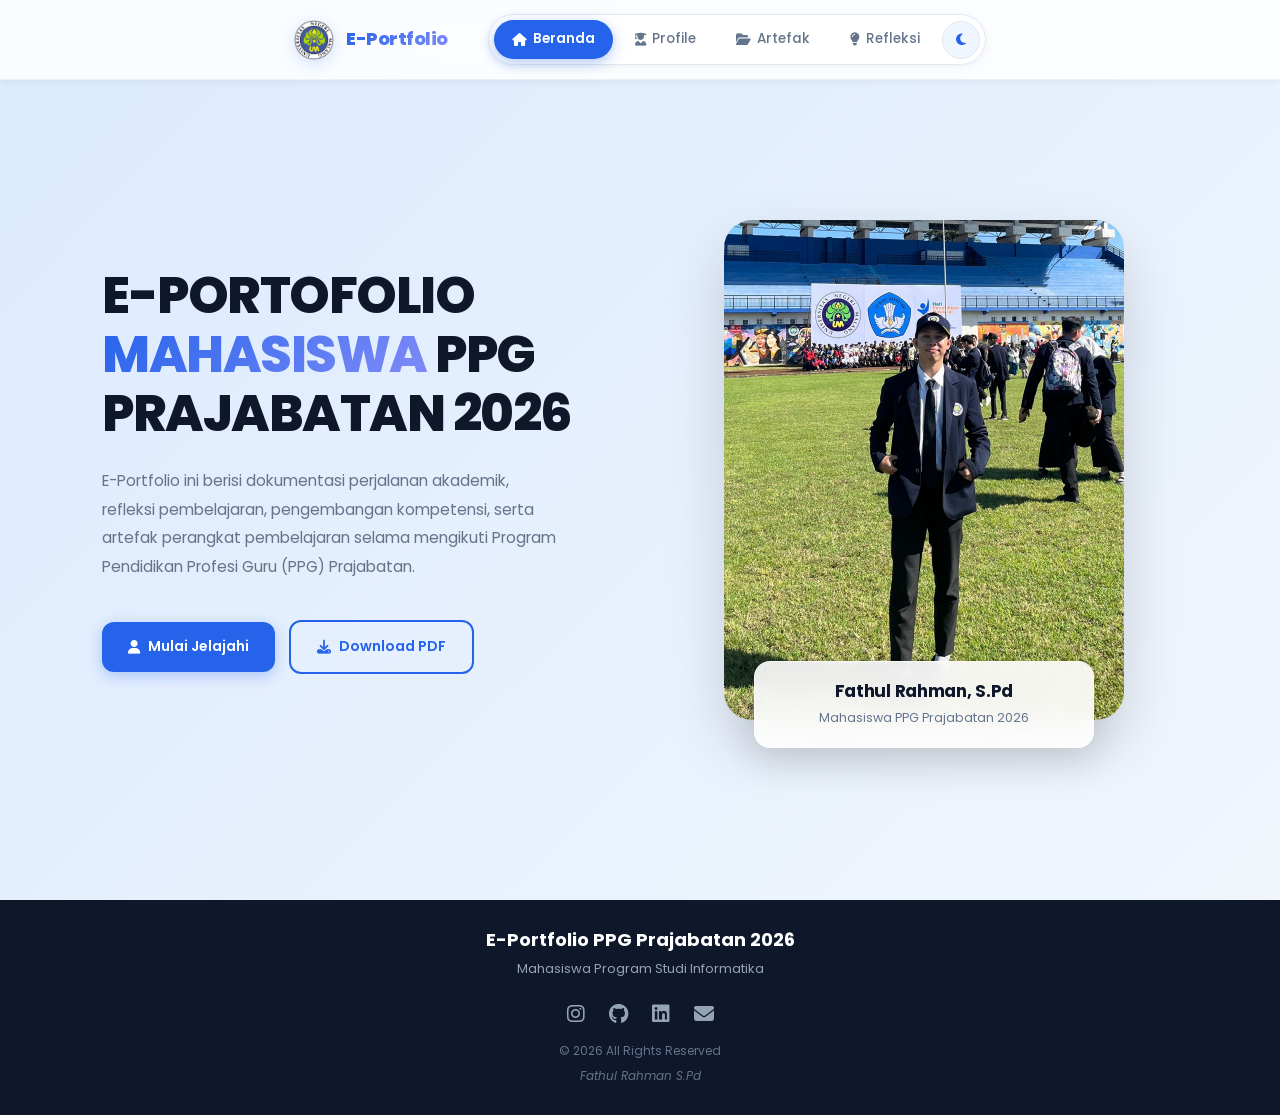
==== e-porto/index.html @ c3a29dda "Update index.html" ====
<!DOCTYPE html>
<html lang="id">

<head>
  <meta charset="UTF-8">
  <meta name="viewport" content="width=device-width, initial-scale=1.0">
  <title>E-Portfolio PPG Prajabatan 2026</title>

  <link href="https://fonts.googleapis.com/css2?family=Poppins:wght@300;400;500;600;700&display=swap" rel="stylesheet">
  <link rel="icon" type="image/png" href="assets/img/favicon.png">
  <link rel="stylesheet" href="https://cdnjs.cloudflare.com/ajax/libs/font-awesome/6.5.1/css/all.min.css">
  <link rel="stylesheet" href="https://unpkg.com/aos@2.3.1/dist/aos.css">

  <link rel="stylesheet" href="assets/css/global.css">
  <link rel="stylesheet" href="assets/css/home.css">
  <link rel="stylesheet" href="assets/css/animations.css">
</head>

<body class="page-transition">
  <div id="preloader">
    <div class="loader-box">
      <div class="loader-wrapper">
        <div class="loader-circle"></div>
        <img src="assets/img/logo1.png" class="loader-logo" alt="Logo Preloader">
      </div>
    </div>
  </div>

  <nav class="navbar" data-aos="fade-down">
    <div class="nav-left">
      <img src="assets/img/logo1.png" class="logo" alt="Logo E-Portfolio">
      <div class="title">E-Portfolio</div>
    </div>

    <div class="nav-right">
      <a href="index.html" class="active">
        <i class="fas fa-house"></i> Beranda
      </a>
      <a href="profile.html">
        <i class="fas fa-user-graduate"></i> Profile
      </a>
      <a href="artefak.html">
        <i class="fas fa-folder-open"></i> Artefak
      </a>
      <a href="refleksi.html">
        <i class="fas fa-lightbulb"></i> Refleksi
      </a>

      <button id="theme-toggle" class="theme-btn" aria-label="Toggle Dark Mode">
        <i class="fas fa-moon"></i>
      </button>
    </div>
  </nav>

  <section class="hero">
    <div class="hero-left" data-aos="fade-right">
      <h1>
        E-PORTOFOLIO<br>
        <span>MAHASISWA</span> PPG PRAJABATAN 2026
      </h1>
      <p>
        E-Portfolio ini berisi dokumentasi perjalanan akademik,
        refleksi pembelajaran, pengembangan kompetensi,
        serta artefak perangkat pembelajaran selama mengikuti
        Program Pendidikan Profesi Guru (PPG) Prajabatan.
      </p>

      <div class="hero-btn">
        <a href="profile.html" class="btn">
          <i class="fas fa-user"></i> Mulai Jelajahi
        </a>
        <a href="assets/pdf/eportfolio.pdf" class="btn-outline" download>
          <i class="fas fa-download"></i> Download PDF
        </a>
      </div>
    </div>

    <div class="hero-right" data-aos="fade-left">
      <div class="profile-box position-right">
        <img src="assets/img/prof.jpeg" alt="Foto Fathul Rahman">

        <div class="name-frame">
          <h3>Fathul Rahman, S.Pd</h3>
          <p>Mahasiswa PPG Prajabatan 2026</p>
        </div>
      </div>
    </div>
  </section>
  <button id="backToTop" class="back-to-top" aria-label="Kembali ke atas">
    <i class="fas fa-arrow-up"></i>
  </button>
  <footer data-aos="fade-up">
    <div class="footer-content">
      <h3>E-Portfolio PPG Prajabatan 2026</h3>
      <p>Mahasiswa Program Studi Informatika</p>

      <div class="footer-social">
        <a href="https://www.instagram.com/fathulrrrrr/" target="_blank"><i class="fab fa-instagram"></i></a>
        <a href="https://github.com/cj37-xyz" target="_blank"><i class="fab fa-github"></i></a>
        <a href="https://www.linkedin.com/in/dimas-meluin11/" target="_blank"><i class="fab fa-linkedin"></i></a>
        <a href="mailto:dimasmeluine11@gmail.com" target="_blank"><i class="fas fa-envelope"></i></a>
      </div>

      <div class="footer-bottom">
        © 2026 All Rights Reserved
        <p><i> Fathul Rahman S.Pd</i></p>
      </div>
    </div>
  </footer>

  <script src="https://unpkg.com/aos@2.3.1/dist/aos.js"></script>
  <script src="assets/js/global.js"></script>

  <script>
    AOS.init({
      duration: 1000,
      once: true
    });
  </script>

  <script>
    /* =========================
    DISABLE SCROLL RESTORE & PRELOADER
    ========================= */
    if ('scrollRestoration' in history) {
      history.scrollRestoration = 'manual';
    }

    window.addEventListener("load", () => {
      const preloader = document.getElementById("preloader");
      window.scrollTo(0, 0);

      setTimeout(() => {
        preloader.style.opacity = "0";
        setTimeout(() => {
          preloader.style.visibility = "hidden";
        }, 300);
      }, 650);
    });

    /* =========================
    NAVBAR HIDE SHOW
    ========================= */
    let lastScroll = 0;
    const navbar = document.querySelector('.navbar');

    window.addEventListener('scroll', () => {
      let currentScroll = window.pageYOffset;
      if (currentScroll > lastScroll && currentScroll > 80) {
        navbar.classList.add('hide');
      } else {
        navbar.classList.remove('hide');
      }
      lastScroll = currentScroll;
    });

    /* =========================
    DARK MODE TOGGLE & LOCAL STORAGE
    ========================= */
    const themeToggleBtn = document.getElementById('theme-toggle');
    const themeIcon = themeToggleBtn.querySelector('i');
    const rootElement = document.documentElement;

    const savedTheme = localStorage.getItem('portfolio-theme');
    if (savedTheme === 'dark') {
      rootElement.setAttribute('data-theme', 'dark');
      themeIcon.classList.replace('fa-moon', 'fa-sun');
    }

    themeToggleBtn.addEventListener('click', () => {
      const currentTheme = rootElement.getAttribute('data-theme');
      if (currentTheme === 'dark') {
        rootElement.removeAttribute('data-theme');
        localStorage.setItem('portfolio-theme', 'light');
        themeIcon.classList.replace('fa-sun', 'fa-moon');
      } else {
        rootElement.setAttribute('data-theme', 'dark');
        localStorage.setItem('portfolio-theme', 'dark');
        themeIcon.classList.replace('fa-moon', 'fa-sun');
      }
    });
  </script>
  <script>
    /* =========================
    BACK TO TOP BUTTON SCRIPT
    ========================= */
    const backToTopBtn = document.getElementById("backToTop");

    window.addEventListener("scroll", () => {
      // Tombol akan muncul jika layar di-scroll lebih dari 300px ke bawah
      if (window.pageYOffset > 300) {
        backToTopBtn.classList.add("show");
      } else {
        backToTopBtn.classList.remove("show");
      }
    });

    // Efek scroll mulus (smooth) saat diklik
    backToTopBtn.addEventListener("click", () => {
      window.scrollTo({
        top: 0,
        behavior: "smooth"
      });
    });
  </script>
</body>

</html>
---- e-porto/assets/css/global.css ----
@import url('https://fonts.googleapis.com/css2?family=Poppins:ital,wght@0,300;0,400;0,500;0,600;0,700;0,800;1,400&display=swap');

/* =========================
ROOT VARIABLES
========================= */

:root {
  --navbar-height: 80px;

  --primary: #2563EB;
  --primary-dark: #1D4ED8;
  --primary-light: #EFF6FF;
  --accent: #6366F1;

  --text: #0F172A;
  --text-soft: #64748B;
  --text-muted: #94A3B8;

  --bg: #F8FAFC;
  --bg-card: #FFFFFF;
  --white: #FFFFFF;

  --border: #E2E8F0;
  --border-light: rgba(226, 232, 240, 0.6);

  --shadow-sm: 0 2px 8px rgba(0, 0, 0, 0.05);
  --shadow: 0 10px 30px rgba(0, 0, 0, 0.07);
  --shadow-lg: 0 20px 50px rgba(0, 0, 0, 0.1);

  --radius-sm: 8px;
  --radius: 14px;
  --radius-lg: 20px;
  --radius-full: 999px;

  --navbar-bg: rgba(255, 255, 255, 0.85);

  --font: 'Poppins', sans-serif;
}

/* =========================
DARK THEME
========================= */

[data-theme="dark"] {
  --bg: #0F172A;
  --bg-card: #1E293B;
  --text: #F1F5F9;
  --text-soft: #CBD5E1;
  --text-muted: #64748B;
  --white: #1E293B;
  --primary: #60A5FA;
  --primary-dark: #93C5FD;
  --primary-light: rgba(96, 165, 250, 0.1);
  --border: rgba(255, 255, 255, 0.08);
  --border-light: rgba(255, 255, 255, 0.05);
  --shadow-sm: 0 2px 8px rgba(0, 0, 0, 0.3);
  --shadow: 0 10px 30px rgba(0, 0, 0, 0.3);
  --shadow-lg: 0 20px 50px rgba(0, 0, 0, 0.5);
  --navbar-bg: rgba(15, 23, 42, 0.9);
}

/* =========================
GLOBAL RESET
========================= */

*,
*::before,
*::after {
  margin: 0;
  padding: 0;
  box-sizing: border-box;
}

html {
  scroll-behavior: smooth;
}

body {
  font-family: var(--font);
  background: var(--bg);
  color: var(--text);
  line-height: 1.7;
  -webkit-font-smoothing: antialiased;
  animation: pageFade 0.5s ease;
}

a {
  text-decoration: none;
  font-family: var(--font);
}

button,
input,
textarea,
select {
  font-family: var(--font);
}

img {
  max-width: 100%;
  height: auto;
  display: block;
}

/* =========================
TYPOGRAPHY SYSTEM
========================= */

h1,
h2,
h3,
h4,
h5,
h6 {
  font-family: var(--font);
  color: var(--text);
  line-height: 1.3;
}

h1 {
  font-size: clamp(2rem, 5vw, 3.5rem);
  font-weight: 800;
  letter-spacing: -1px;
}

h2 {
  font-size: clamp(1.5rem, 3vw, 2.2rem);
  font-weight: 700;
  letter-spacing: -0.5px;
}

h3 {
  font-size: clamp(1.1rem, 2vw, 1.4rem);
  font-weight: 600;
}

p {
  font-family: var(--font);
  color: var(--text-soft);
  line-height: 1.8;
  font-weight: 400;
}

/* =========================
NAVBAR
========================= */

.navbar {
  position: fixed;
  top: 0;
  left: 0;
  right: 0;
  z-index: 9999;
  height: var(--navbar-height);
  display: flex;
  justify-content: center;
  align-items: center;
  gap: 40px;
  padding: 0 5%;
  background: var(--navbar-bg);
  backdrop-filter: blur(20px);
  -webkit-backdrop-filter: blur(20px);
  border-bottom: 1px solid var(--border-light);
  box-shadow: var(--shadow-sm);
  font-family: var(--font);
  transition: transform 0.4s cubic-bezier(0.4, 0, 0.2, 1),
    background 0.3s ease,
    box-shadow 0.3s ease;
}

.navbar.hide {
  transform: translateY(-110%);
}

/* NAV LEFT */

.nav-left {
  display: flex;
  align-items: center;
  gap: 12px;
}

.logo {
  width: 40px;
  height: 40px;
  object-fit: contain;
  filter: drop-shadow(0 4px 8px rgba(37, 99, 235, 0.2));
  transition: transform 0.4s cubic-bezier(0.34, 1.56, 0.64, 1);
}

.logo:hover {
  transform: rotate(-8deg) scale(1.1);
}

.title {
  font-family: var(--font);
  font-weight: 800;
  font-size: 18px;
  color: var(--text);
  letter-spacing: -0.5px;
  background: linear-gradient(135deg, var(--primary) 0%, #818CF8 100%);
  -webkit-background-clip: text;
  -webkit-text-fill-color: transparent;
  background-clip: text;
}

/* NAV RIGHT (PILL MENU) */

.nav-right {
  display: flex;
  align-items: center;
  gap: 4px;
  background: var(--bg-card);
  padding: 5px;
  border-radius: var(--radius-full);
  border: 1px solid var(--border);
  box-shadow: var(--shadow-sm);
}

.nav-right a {
  font-family: var(--font);
  display: flex;
  align-items: center;
  gap: 6px;
  padding: 8px 18px;
  font-size: 13.5px;
  font-weight: 500;
  color: var(--text-soft);
  border-radius: var(--radius-full);
  transition: all 0.25s cubic-bezier(0.4, 0, 0.2, 1);
  position: relative;
  white-space: nowrap;
}

.nav-right a i {
  font-size: 13px;
  transition: transform 0.25s ease;
}

.nav-right a:hover {
  color: var(--primary);
  background: var(--primary-light);
}

.nav-right a:hover i {
  transform: translateY(-2px);
}

.nav-right a.active {
  background: var(--primary);
  color: #fff;
  font-weight: 600;
  box-shadow: 0 4px 14px rgba(37, 99, 235, 0.35);
}

.nav-right a.active i {
  color: #fff;
}

.nav-right a.active:hover {
  background: var(--primary-dark);
  color: #fff;
}

/* THEME TOGGLE */

#theme-toggle {
  font-family: var(--font);
  display: flex;
  align-items: center;
  justify-content: center;
  width: 38px;
  height: 38px;
  border-radius: 50%;
  background: var(--primary-light);
  border: 1px solid var(--border);
  color: var(--primary);
  cursor: pointer;
  transition: all 0.35s cubic-bezier(0.34, 1.56, 0.64, 1);
  flex-shrink: 0;
}

#theme-toggle:hover {
  transform: rotate(30deg) scale(1.1);
  box-shadow: 0 4px 12px rgba(37, 99, 235, 0.25);
}

[data-theme="dark"] #theme-toggle {
  color: #FBBF24;
  background: rgba(251, 191, 36, 0.1);
  border-color: rgba(251, 191, 36, 0.2);
}

[data-theme="dark"] #theme-toggle:hover {
  box-shadow: 0 4px 12px rgba(251, 191, 36, 0.3);
}

/* =========================
SECTION SYSTEM
========================= */

section {
  padding: 80px 8%;
}

.section-header {
  text-align: center;
  margin-bottom: 50px;
}

.section-header h2 {
  margin-bottom: 12px;
}

.section-header p {
  max-width: 600px;
  margin: 0 auto;
  font-size: 15px;
}

.section-tag {
  display: inline-flex;
  align-items: center;
  gap: 6px;
  padding: 5px 14px;
  background: var(--primary-light);
  color: var(--primary);
  border-radius: var(--radius-full);
  font-size: 12px;
  font-weight: 600;
  letter-spacing: 0.5px;
  text-transform: uppercase;
  margin-bottom: 14px;
  font-family: var(--font);
}

/* =========================
CARD SYSTEM
========================= */

.card {
  background: var(--bg-card);
  border-radius: var(--radius);
  box-shadow: var(--shadow);
  padding: 28px;
  border: 1px solid var(--border-light);
  transition: transform 0.3s ease, box-shadow 0.3s ease;
}

.card:hover {
  transform: translateY(-5px);
  box-shadow: var(--shadow-lg);
}

/* =========================
BADGE SYSTEM
========================= */

.badge {
  display: inline-flex;
  align-items: center;
  gap: 5px;
  padding: 6px 14px;
  background: var(--primary-light);
  color: var(--primary);
  font-size: 12.5px;
  border-radius: var(--radius-full);
  font-weight: 600;
  font-family: var(--font);
  letter-spacing: 0.3px;
}

/* =========================
BUTTON SYSTEM
========================= */

.btn {
  display: inline-flex;
  align-items: center;
  gap: 8px;
  padding: 13px 26px;
  background: var(--primary);
  color: white;
  border-radius: var(--radius);
  font-weight: 600;
  font-size: 14px;
  font-family: var(--font);
  border: none;
  cursor: pointer;
  transition: all 0.3s cubic-bezier(0.4, 0, 0.2, 1);
  box-shadow: 0 4px 14px rgba(37, 99, 235, 0.3);
}

.btn:hover {
  background: var(--primary-dark);
  transform: translateY(-3px);
  box-shadow: 0 8px 22px rgba(37, 99, 235, 0.4);
  color: white;
}

.btn-outline {
  display: inline-flex;
  align-items: center;
  gap: 8px;
  padding: 13px 26px;
  border: 2px solid var(--primary);
  color: var(--primary);
  border-radius: var(--radius);
  font-weight: 600;
  font-size: 14px;
  font-family: var(--font);
  cursor: pointer;
  transition: all 0.3s ease;
  background: transparent;
}

.btn-outline:hover {
  background: var(--primary);
  color: white;
  transform: translateY(-3px);
  box-shadow: 0 8px 22px rgba(37, 99, 235, 0.25);
}

/* =========================
PRELOADER
========================= */

#preloader {
  position: fixed;
  width: 100%;
  height: 100vh;
  background: var(--bg);
  display: flex;
  justify-content: center;
  align-items: center;
  z-index: 999999;
  transition: opacity 0.4s ease, visibility 0.4s ease;
}

.loader-box {
  text-align: center;
}

.loader-wrapper {
  position: relative;
  width: 80px;
  height: 80px;
  margin: 0 auto 20px;
}

.loader-circle {
  width: 80px;
  height: 80px;
  border: 3px solid var(--border);
  border-top: 3px solid var(--primary);
  border-radius: 50%;
  animation: spin 1s linear infinite;
  position: absolute;
  top: 0;
  left: 0;
}

.loader-logo {
  width: 50px;
  height: 50px;
  object-fit: contain;
  position: absolute;
  top: 50%;
  left: 50%;
  transform: translate(-50%, -50%);
}

.loader-box h3 {
  font-size: 18px;
  font-weight: 700;
  font-family: var(--font);
  color: var(--text);
  margin-bottom: 6px;
}

.loader-box p {
  font-size: 13px;
  color: var(--text-muted);
  font-family: var(--font);
}

/* =========================
FOOTER
========================= */

footer {
  background: #0F172A;
  color: white;
  text-align: center;
  padding: 28px 8%;
  font-family: var(--font);
}

.footer-content h3 {
  font-size: 18px;
  font-weight: 700;
  color: white;
  margin-bottom: 6px;
  font-family: var(--font);
}

.footer-content p {
  font-size: 13px;
  color: #94A3B8;
  font-family: var(--font);
}

.footer-social {
  margin: 16px 0 10px;
}

.footer-social a {
  margin: 0 10px;
  color: #94A3B8;
  font-size: 20px;
  transition: 0.3s ease;
  display: inline-block;
}

.footer-social a:hover {
  color: var(--primary);
  transform: translateY(-3px);
}

.footer-bottom {
  margin-top: 10px;
  font-size: 12px;
  color: #64748B;
  font-family: var(--font);
}

.footer-bottom p {
  font-size: 12px;
  color: #64748B;
  font-family: var(--font);
  margin-top: 4px;
}

/* =========================
PROFILE SECTION
========================= */

.profile-section {
  padding: 120px 8% 60px;
}

.container {
  display: grid;
  grid-template-columns: 1.3fr 1fr;
  gap: 40px;
  align-items: start;
}

.profile-text {
  padding: 35px;
}

.profile-text h1 {
  font-size: 36px;
  margin: 15px 0;
  font-family: var(--font);
  font-weight: 800;
}

.profile-text p {
  margin-bottom: 18px;
  line-height: 1.9;
  font-family: var(--font);
}

.profile-text h2 {
  margin-top: 25px;
  font-size: 17px;
  display: flex;
  align-items: center;
  gap: 10px;
  color: var(--primary);
  font-family: var(--font);
  font-weight: 700;
}

.profile-text.card {
  transition: 0.3s ease;
}

.profile-text.card:hover {
  transform: translateY(-4px);
}

/* =========================
MAPS
========================= */

.profile-maps {
  display: flex;
  flex-direction: column;
  gap: 20px;
}

.map-box {
  padding: 18px;
  border-radius: var(--radius);
  overflow: hidden;
  transition: 0.3s ease;
}

.map-box:hover {
  transform: translateY(-4px);
}

.map-box h3 {
  margin-bottom: 12px;
  font-size: 15px;
  color: var(--primary);
  display: flex;
  align-items: center;
  gap: 8px;
  font-family: var(--font);
  font-weight: 600;
}

.map-box iframe {
  width: 100%;
  height: 240px;
  border-radius: var(--radius-sm);
  border: none;
}

/* =========================
ANIMATIONS
========================= */

@keyframes spin {
  0% {
    transform: rotate(0deg);
  }

  100% {
    transform: rotate(360deg);
  }
}

@keyframes fadePage {
  from {
    opacity: 0;
    transform: translateY(8px);
  }

  to {
    opacity: 1;
    transform: translateY(0);
  }
}

@keyframes fadeUp {
  from {
    opacity: 0;
    transform: translateY(20px);
  }

  to {
    opacity: 1;
    transform: translateY(0);
  }
}

@keyframes gradientShift {
  0% {
    background-position: 0% 50%;
  }

  50% {
    background-position: 100% 50%;
  }

  100% {
    background-position: 0% 50%;
  }
}

.page-transition {
  animation: fadePage 0.5s ease;
}

/* =========================
RESPONSIVE — TABLET
========================= */

@media (max-width: 992px) {

  .hero,
  .profile-section,
  .reflection-container,
  .map-section {
    grid-template-columns: 1fr;
    gap: 40px;
  }

  .hero-right,
  .profile-image {
    text-align: center;
  }

  .hero-right img,
  .profile-image img {
    width: 280px;
  }

  .gallery-track img {
    width: 260px;
  }

  .container {
    grid-template-columns: 1fr;
  }
}

/* =========================
RESPONSIVE — MOBILE
========================= */

@media (max-width: 768px) {
  .navbar {
    padding: 0 5%;
    height: 65px;
    gap: 16px;
  }

  .title {
    font-size: 16px;
  }

  .nav-right {
    gap: 2px;
  }

  .nav-right a {
    padding: 7px 12px;
    font-size: 12px;
  }

  .logo {
    width: 34px;
    height: 34px;
  }

  section {
    padding: 100px 5%;
  }

  .profile-text h1 {
    font-size: 28px;
  }

  .gallery-track img {
    width: 220px;
    height: 150px;
  }

  .map-section {
    grid-template-columns: 1fr;
    padding: 30px 6%;
  }

  .file-list a {
    flex-direction: column;
    align-items: flex-start;
    gap: 10px;
  }

  footer {
    padding: 24px 6%;
  }
}

/* =========================
RESPONSIVE — SMALL MOBILE
========================= */

@media (max-width: 480px) {
  .title {
    display: none;
  }

  .nav-right a {
    padding: 7px 10px;
    font-size: 11px;
    gap: 4px;
  }

  .nav-right a i {
    font-size: 12px;
  }

  .gallery-track img {
    width: 180px;
    height: 130px;
  }

  #theme-toggle {
    width: 34px;
    height: 34px;
  }
}

/* =========================
BACK TO TOP BUTTON
========================= */
.back-to-top {
  position: fixed;
  bottom: 30px;
  right: 30px;
  width: 50px;
  height: 50px;
  background: var(--primary, #2563EB);
  color: #ffffff;
  border: none;
  border-radius: 50%;
  font-size: 20px;
  cursor: pointer;
  box-shadow: 0 4px 15px rgba(37, 99, 235, 0.3);

  /* Sembunyikan secara default */
  opacity: 0;
  visibility: hidden;
  transform: translateY(20px);
  transition: all 0.3s ease;
  z-index: 999;

  display: flex;
  align-items: center;
  justify-content: center;
}

/* Class ini akan ditambahkan oleh JavaScript saat user scroll */
.back-to-top.show {
  opacity: 1;
  visibility: visible;
  transform: translateY(0);
}

.back-to-top:hover {
  background: #1D4ED8;
  /* Warna biru lebih gelap saat di-hover */
  transform: translateY(-5px);
  /* Efek tombol terangkat */
  box-shadow: 0 8px 25px rgba(37, 99, 235, 0.5);
}

/* Penyesuaian untuk layar HP agar tidak mengganggu */
@media (max-width: 768px) {
  .back-to-top {
    bottom: 20px;
    right: 20px;
    width: 45px;
    height: 45px;
    font-size: 18px;
  }
}
---- e-porto/assets/css/home.css ----
/* =========================
HOME — FONT & LAYOUT
========================= */

* {
  margin: 0;
  padding: 0;
  box-sizing: border-box;
  font-family: 'Poppins', sans-serif;
}

/* =========================
HERO SECTION
========================= */

.hero {
  min-height: 100vh;
  display: flex;
  justify-content: space-between;
  align-items: center;
  padding: 120px 8% 80px;
  gap: 60px;
  background: linear-gradient(-45deg, var(--bg), #e0e7ff, var(--bg), #dbeafe);
  background-size: 400% 400%;
  animation: gradientShift 15s ease infinite;
}

[data-theme="dark"] .hero {
  background: linear-gradient(-45deg, var(--bg), #1e3a8a22, var(--bg), #17255422);
  background-size: 400% 400%;
  animation: gradientShift 15s ease infinite;
}

/* =========================
HERO LEFT
========================= */

.hero-left {
  flex: 1;
  display: flex;
  flex-direction: column;
  justify-content: center;
  gap: 6px;
}

.badge {
  display: inline-flex;
  align-items: center;
  gap: 6px;
  padding: 7px 16px;
  background: var(--primary-light);
  color: var(--primary);
  border-radius: 999px;
  font-size: 13px;
  font-weight: 600;
  margin-bottom: 16px;
  align-self: flex-start;
  border: 1px solid rgba(37, 99, 235, 0.2);
  letter-spacing: 0.3px;
}

.hero-left h1 {
  font-size: clamp(2rem, 4.5vw, 3.2rem);
  line-height: 1.15;
  font-weight: 800;
  letter-spacing: -1.5px;
  margin-bottom: 18px;
  color: var(--text);
}

.hero-left h1 span {
  background: linear-gradient(135deg, var(--primary), #818CF8);
  -webkit-background-clip: text;
  -webkit-text-fill-color: transparent;
  background-clip: text;
}

.hero-left p {
  color: var(--text-soft);
  line-height: 1.85;
  font-size: 15.5px;
  font-weight: 400;
  margin-bottom: 32px;
  max-width: 90%;
}

/* =========================
HERO BUTTONS
========================= */

.hero-btn {
  display: flex;
  gap: 14px;
  flex-wrap: wrap;
  align-items: center;
}

.btn {
  display: inline-flex;
  align-items: center;
  gap: 8px;
  padding: 13px 26px;
  background: var(--primary);
  color: white;
  border-radius: 12px;
  font-weight: 600;
  font-size: 14px;
  transition: all 0.3s cubic-bezier(0.4, 0, 0.2, 1);
  box-shadow: 0 4px 14px rgba(37, 99, 235, 0.3);
}

.btn:hover {
  background: var(--primary-dark);
  transform: translateY(-3px);
  box-shadow: 0 10px 24px rgba(37, 99, 235, 0.4);
  color: white;
  animation: pulseGlow 1.5s infinite;
}

.btn-outline {
  display: inline-flex;
  align-items: center;
  gap: 8px;
  padding: 13px 26px;
  border: 2px solid var(--primary);
  color: var(--primary);
  border-radius: 12px;
  font-weight: 600;
  font-size: 14px;
  transition: all 0.3s ease;
  background: transparent;
}

.btn-outline:hover {
  background: var(--primary);
  color: white;
  transform: translateY(-3px);
  box-shadow: 0 10px 24px rgba(37, 99, 235, 0.25);
}

/* =========================
HERO RIGHT
========================= */

.hero-right {
  flex: 1;
  display: flex;
  justify-content: center;
  align-items: center;
}

.profile-box {
  position: relative;
  width: 100%;
  max-width: 400px;
  margin: auto;
  animation: float 6s ease-in-out infinite;
}

.profile-box img {
  width: 100%;
  height: auto;
  aspect-ratio: 4/5;
  object-fit: cover;
  border-radius: 28px;
  display: block;
  box-shadow: 0 25px 60px rgba(0, 0, 0, 0.15);
}

/* =========================
NAME FRAME (GLASS CARD)
========================= */

.name-frame {
  position: absolute;
  bottom: -28px;
  left: 50%;
  transform: translateX(-50%);
  width: 85%;
  background: rgba(255, 255, 255, 0.9);
  backdrop-filter: blur(16px);
  -webkit-backdrop-filter: blur(16px);
  padding: 18px 22px;
  border-radius: 16px;
  box-shadow: 0 12px 36px rgba(0, 0, 0, 0.12);
  border: 1px solid rgba(255, 255, 255, 0.6);
  text-align: center;
}

[data-theme="dark"] .name-frame {
  background: rgba(30, 41, 59, 0.9);
  border: 1px solid rgba(255, 255, 255, 0.08);
  box-shadow: 0 12px 36px rgba(0, 0, 0, 0.4);
}

.name-frame h3 {
  font-size: 17px;
  color: var(--text);
  margin-bottom: 4px;
  font-weight: 700;
  letter-spacing: -0.3px;
}

.name-frame p {
  font-size: 12.5px;
  color: var(--text-soft);
  margin: 0;
  font-weight: 400;
}

/* =========================
ANIMATIONS
========================= */

@keyframes float {
  0%, 100% { transform: translateY(0px); }
  50% { transform: translateY(-14px); }
}

@keyframes pulseGlow {
  0% { box-shadow: 0 0 0 0 rgba(37, 99, 235, 0.4); }
  70% { box-shadow: 0 0 0 10px rgba(37, 99, 235, 0); }
  100% { box-shadow: 0 0 0 0 rgba(37, 99, 235, 0); }
}

/* =========================
RESPONSIVE
========================= */

@media (max-width: 992px) {
  .hero {
    flex-direction: column;
    text-align: center;
    padding: 140px 6% 80px;
  }

  .hero-left {
    align-items: center;
  }

  .badge {
    align-self: center;
  }

  .hero-left p {
    max-width: 100%;
  }

  .hero-btn {
    justify-content: center;
  }
}

@media (max-width: 768px) {
  .hero {
    padding: 120px 5% 70px;
    gap: 40px;
  }

  .profile-box {
    max-width: 340px;
  }
}

@media (max-width: 480px) {
  .hero-left h1 {
    font-size: 30px;
    letter-spacing: -1px;
  }

  .profile-box {
    max-width: 280px;
  }
}
---- e-porto/assets/css/animations.css ----
/* =========================
CUSTOM ANIMATIONS
========================= */

/* Hero Gradient Animation */
@keyframes gradientBG {
  0% {
    background-position: 0% 50%;
  }
  50% {
    background-position: 100% 50%;
  }
  100% {
    background-position: 0% 50%;
  }
}

.hero {
  background: linear-gradient(-45deg, var(--bg), #e0e7ff, var(--bg), #dbeafe);
  background-size: 400% 400%;
  animation: gradientBG 15s ease infinite;
}

[data-theme="dark"] .hero {
  background: linear-gradient(-45deg, var(--bg), #1e3a8a, var(--bg), #172554);
  background-size: 400% 400%;
  animation: gradientBG 15s ease infinite;
}

/* Float Animation for Profile Image */
@keyframes float {
  0% {
    transform: translateY(0px);
  }
  50% {
    transform: translateY(-15px);
  }
  100% {
    transform: translateY(0px);
  }
}

.profile-box {
  animation: float 6s ease-in-out infinite;
}

/* Button Pulse Animation */
@keyframes pulseGlow {
  0% {
    box-shadow: 0 0 0 0 rgba(37, 99, 235, 0.4);
  }
  70% {
    box-shadow: 0 0 0 10px rgba(37, 99, 235, 0);
  }
  100% {
    box-shadow: 0 0 0 0 rgba(37, 99, 235, 0);
  }
}

.btn:hover {
  animation: pulseGlow 1.5s infinite;
}

/* Interactive Cards */
.card {
  transition: transform 0.3s ease, box-shadow 0.3s ease;
}

.card:hover {
  transform: translateY(-5px);
  box-shadow: 0 15px 35px rgba(0,0,0,0.1);
}

[data-theme="dark"] .card {
  box-shadow: 0 10px 30px rgba(0,0,0,0.3);
}

[data-theme="dark"] .card:hover {
  box-shadow: 0 15px 35px rgba(0,0,0,0.5);
}
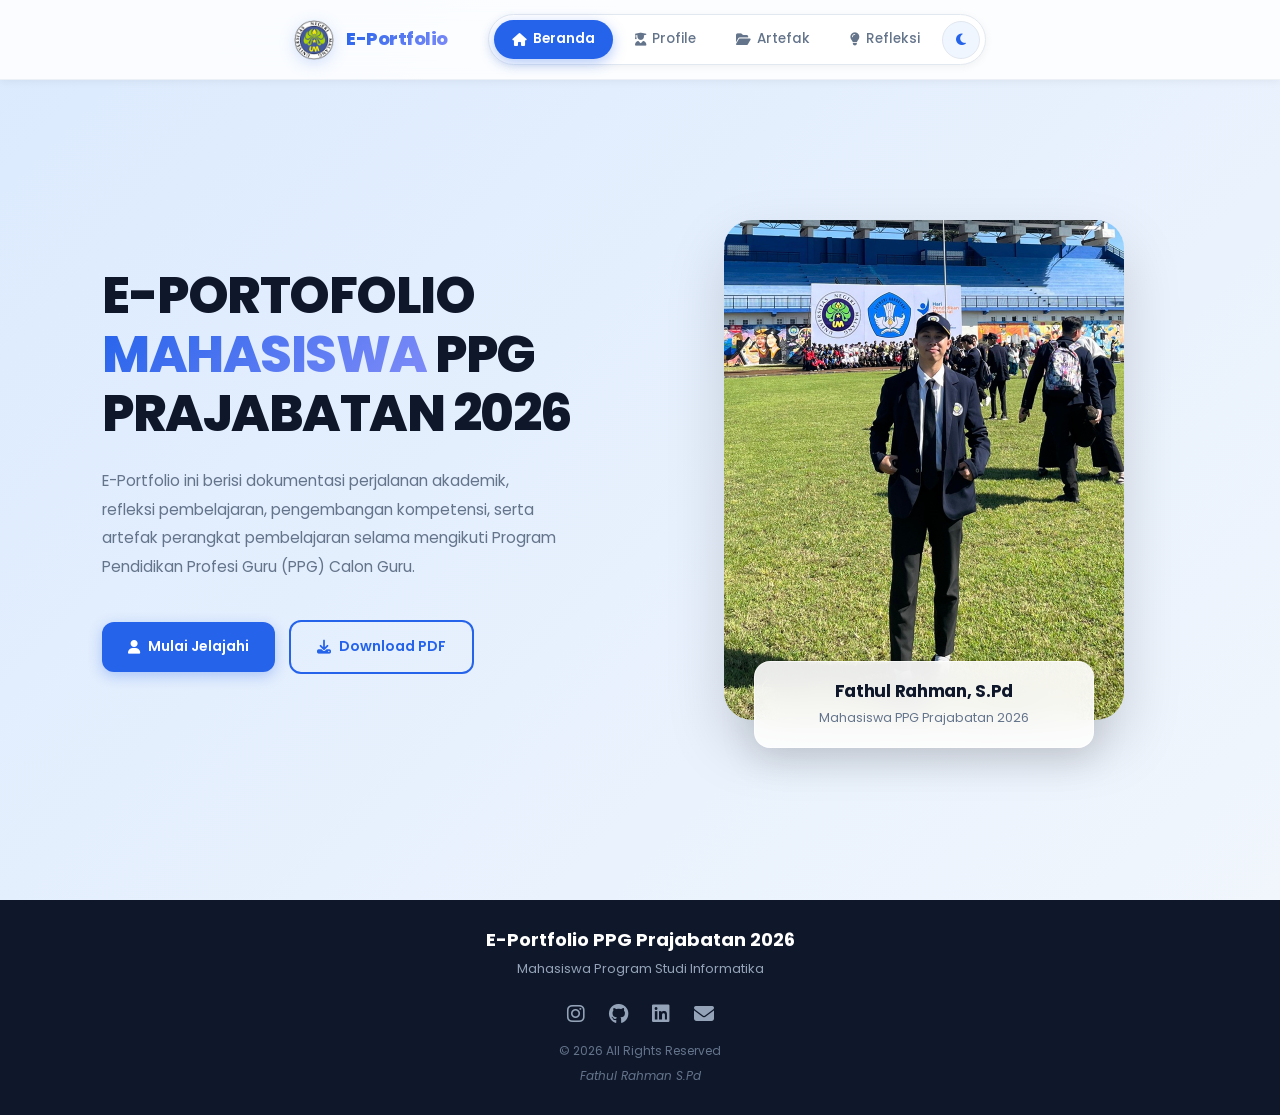
==== commit 2ecaab53: "Update index.html" ====
--- a/e-porto/index.html
+++ b/e-porto/index.html
@@ -4,7 +4,7 @@
 <head>
   <meta charset="UTF-8">
   <meta name="viewport" content="width=device-width, initial-scale=1.0">
-  <title>E-Portfolio PPG Prajabatan 2026</title>
+  <title>E-Portfolio PPG Calon Guru 2026</title>
 
   <link href="https://fonts.googleapis.com/css2?family=Poppins:wght@300;400;500;600;700&display=swap" rel="stylesheet">
   <link rel="icon" type="image/png" href="assets/img/favicon.png">
@@ -62,7 +62,7 @@
         E-Portfolio ini berisi dokumentasi perjalanan akademik,
         refleksi pembelajaran, pengembangan kompetensi,
         serta artefak perangkat pembelajaran selama mengikuti
-        Program Pendidikan Profesi Guru (PPG) Prajabatan.
+        Program Pendidikan Profesi Guru (PPG) Calon Guru.
       </p>
 
       <div class="hero-btn">
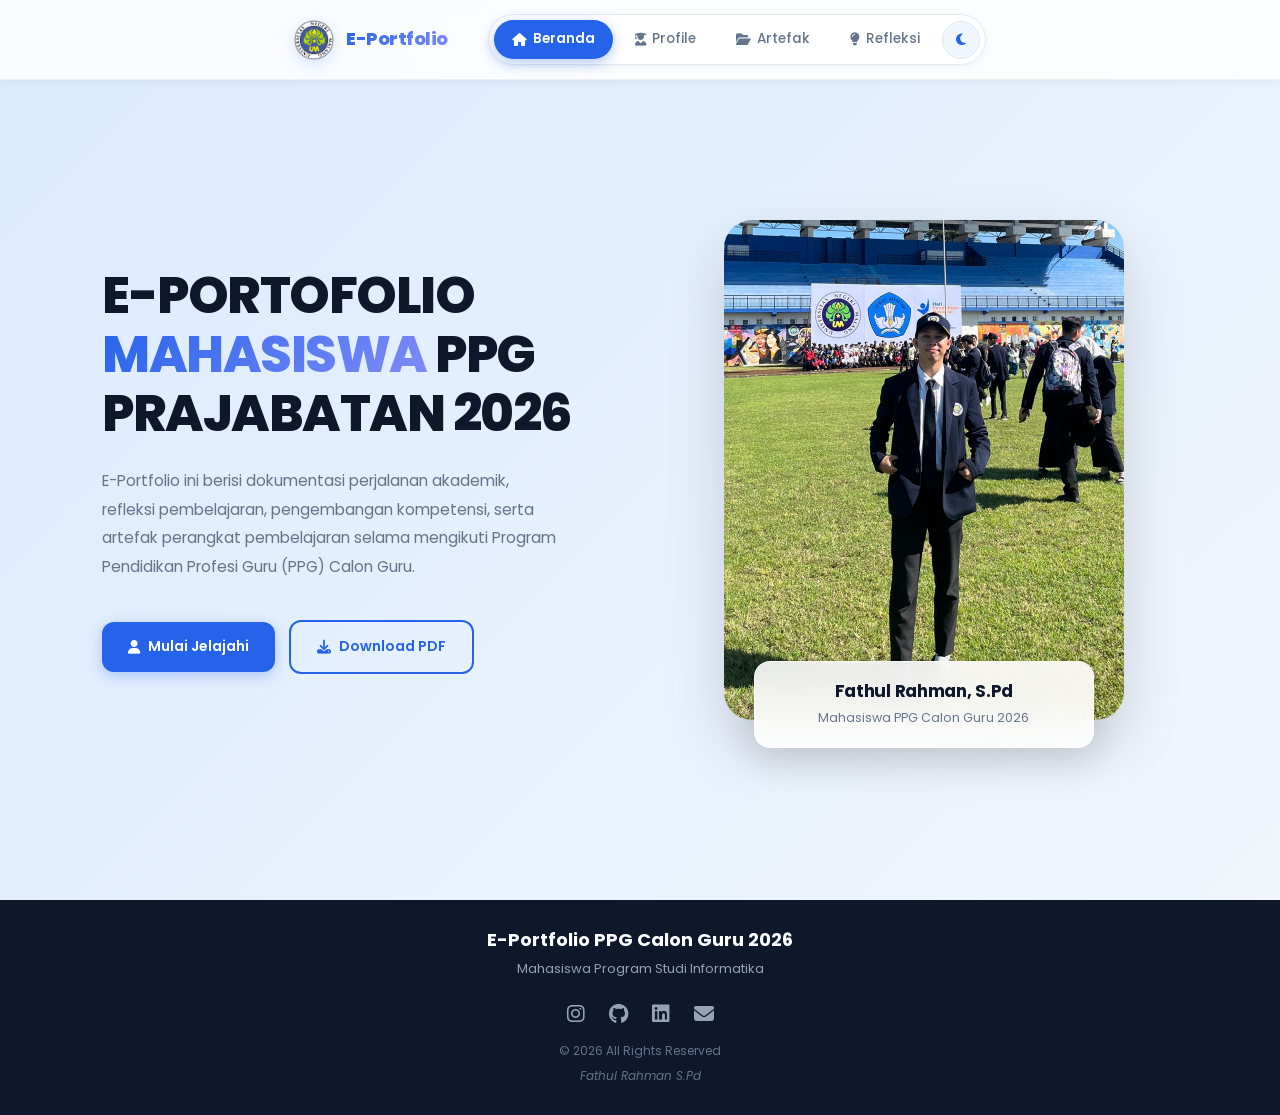
==== commit 83efeaeb: "Update index.html" ====
--- a/e-porto/index.html
+++ b/e-porto/index.html
@@ -81,7 +81,7 @@
 
         <div class="name-frame">
           <h3>Fathul Rahman, S.Pd</h3>
-          <p>Mahasiswa PPG Prajabatan 2026</p>
+          <p>Mahasiswa PPG Calon Guru 2026</p>
         </div>
       </div>
     </div>
@@ -91,7 +91,7 @@
   </button>
   <footer data-aos="fade-up">
     <div class="footer-content">
-      <h3>E-Portfolio PPG Prajabatan 2026</h3>
+      <h3>E-Portfolio PPG Calon Guru 2026</h3>
       <p>Mahasiswa Program Studi Informatika</p>
 
       <div class="footer-social">
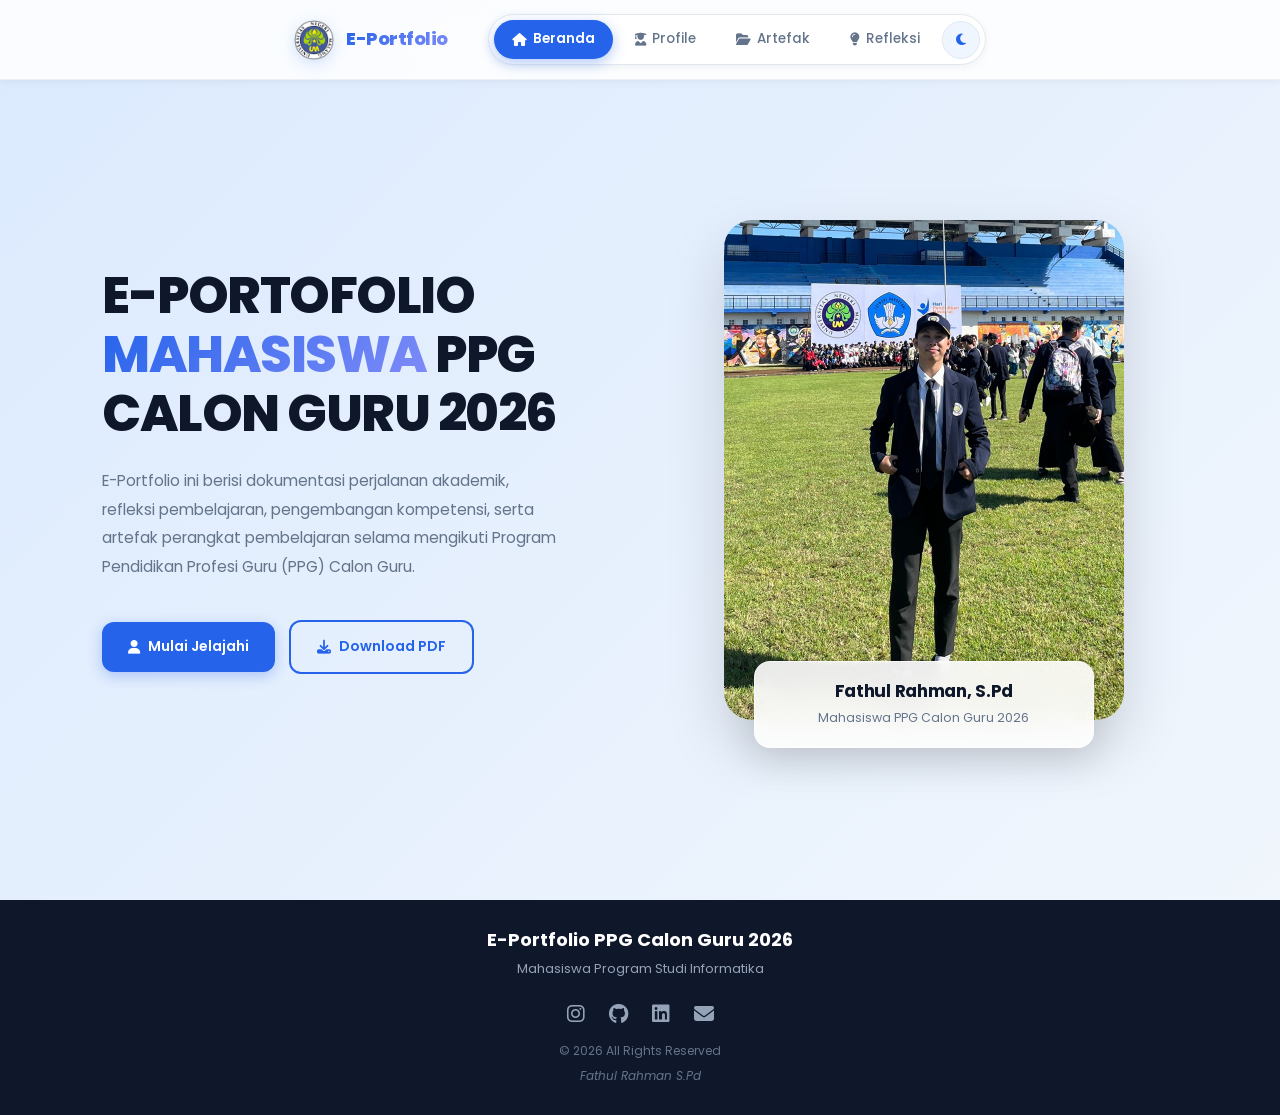
==== commit ddbfdbc5: "Update index.html" ====
--- a/e-porto/index.html
+++ b/e-porto/index.html
@@ -56,7 +56,7 @@
     <div class="hero-left" data-aos="fade-right">
       <h1>
         E-PORTOFOLIO<br>
-        <span>MAHASISWA</span> PPG PRAJABATAN 2026
+        <span>MAHASISWA</span> PPG CALON GURU 2026
       </h1>
       <p>
         E-Portfolio ini berisi dokumentasi perjalanan akademik,
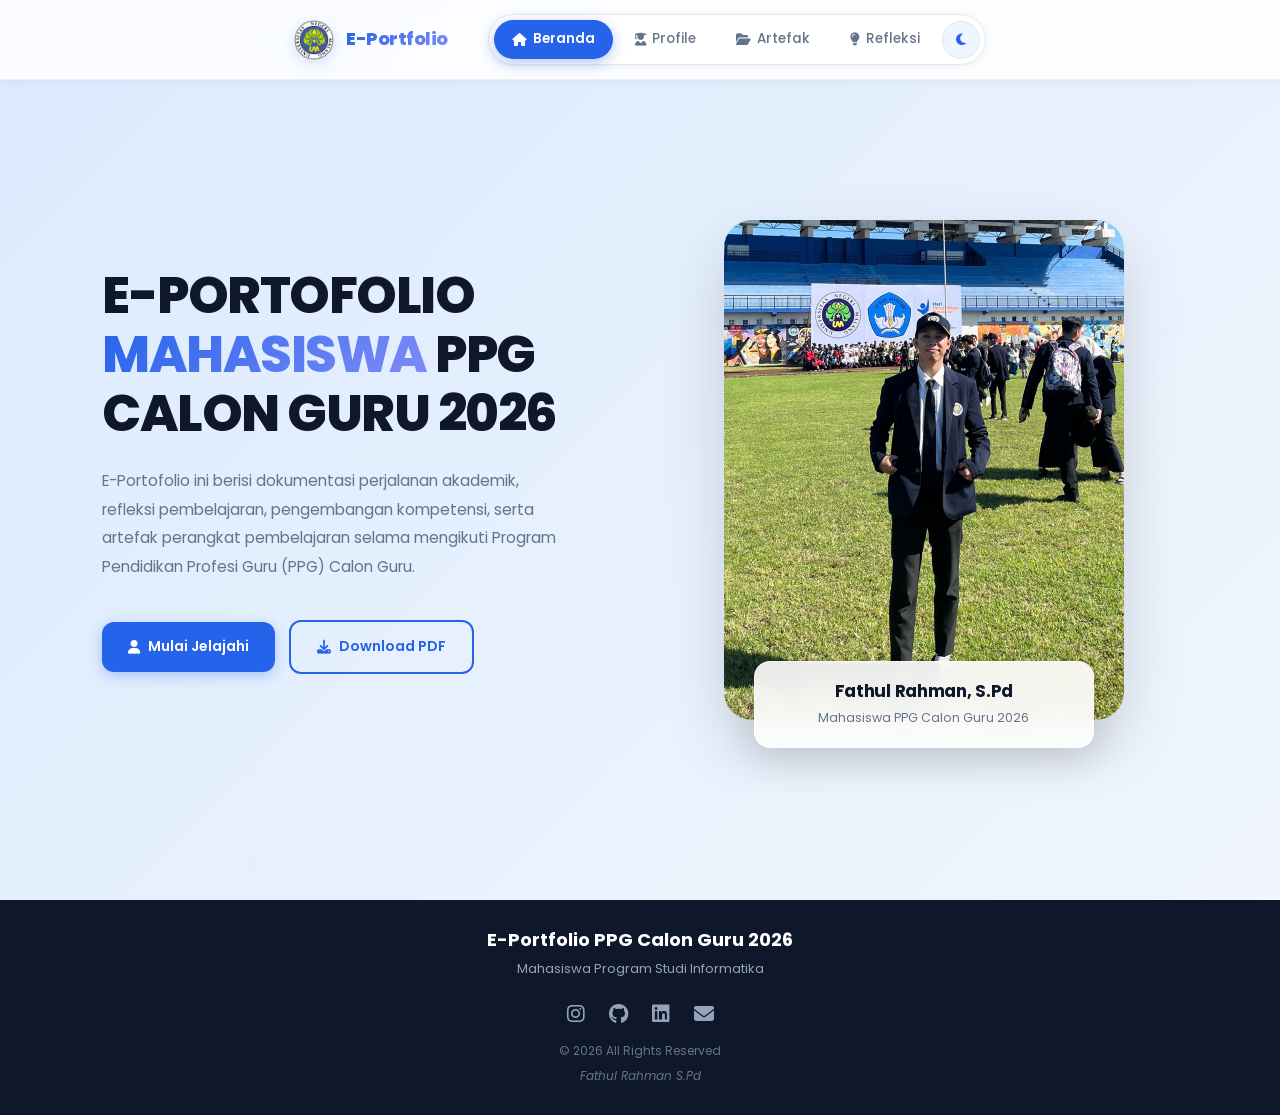
==== commit a966dfee: "Update index.html" ====
--- a/e-porto/index.html
+++ b/e-porto/index.html
@@ -4,7 +4,7 @@
 <head>
   <meta charset="UTF-8">
   <meta name="viewport" content="width=device-width, initial-scale=1.0">
-  <title>E-Portfolio PPG Calon Guru 2026</title>
+  <title>E-Portofolio PPG Calon Guru 2026</title>
 
   <link href="https://fonts.googleapis.com/css2?family=Poppins:wght@300;400;500;600;700&display=swap" rel="stylesheet">
   <link rel="icon" type="image/png" href="assets/img/favicon.png">
@@ -59,7 +59,7 @@
         <span>MAHASISWA</span> PPG CALON GURU 2026
       </h1>
       <p>
-        E-Portfolio ini berisi dokumentasi perjalanan akademik,
+        E-Portofolio ini berisi dokumentasi perjalanan akademik,
         refleksi pembelajaran, pengembangan kompetensi,
         serta artefak perangkat pembelajaran selama mengikuti
         Program Pendidikan Profesi Guru (PPG) Calon Guru.
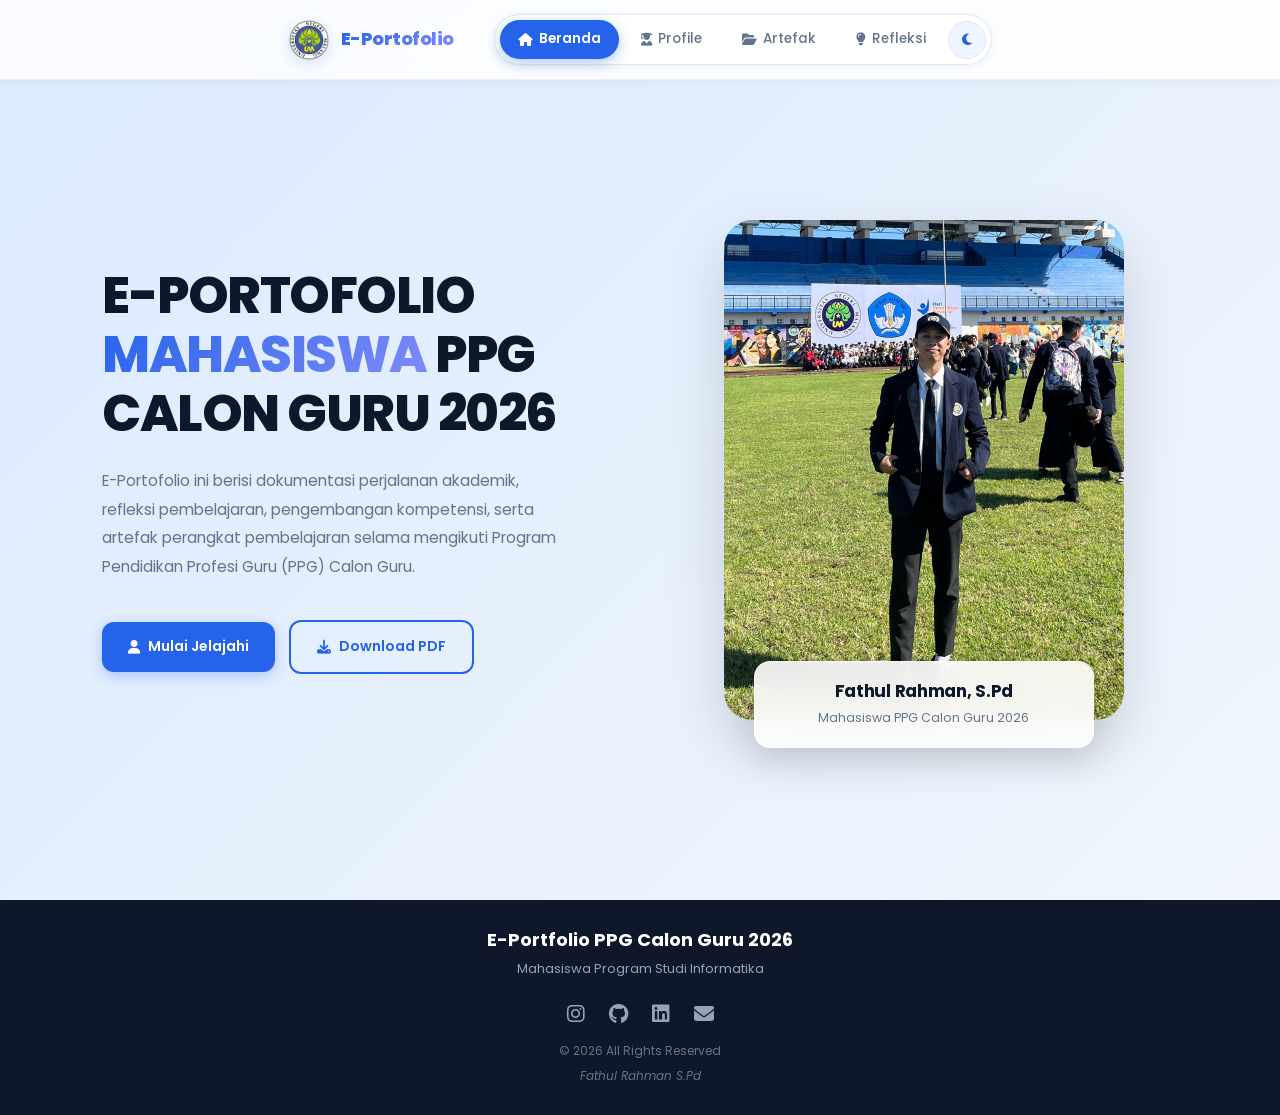
==== commit abecbd27: "Update index.html" ====
--- a/e-porto/index.html
+++ b/e-porto/index.html
@@ -29,7 +29,7 @@
   <nav class="navbar" data-aos="fade-down">
     <div class="nav-left">
       <img src="assets/img/logo1.png" class="logo" alt="Logo E-Portfolio">
-      <div class="title">E-Portfolio</div>
+      <div class="title">E-Portofolio</div>
     </div>
 
     <div class="nav-right">
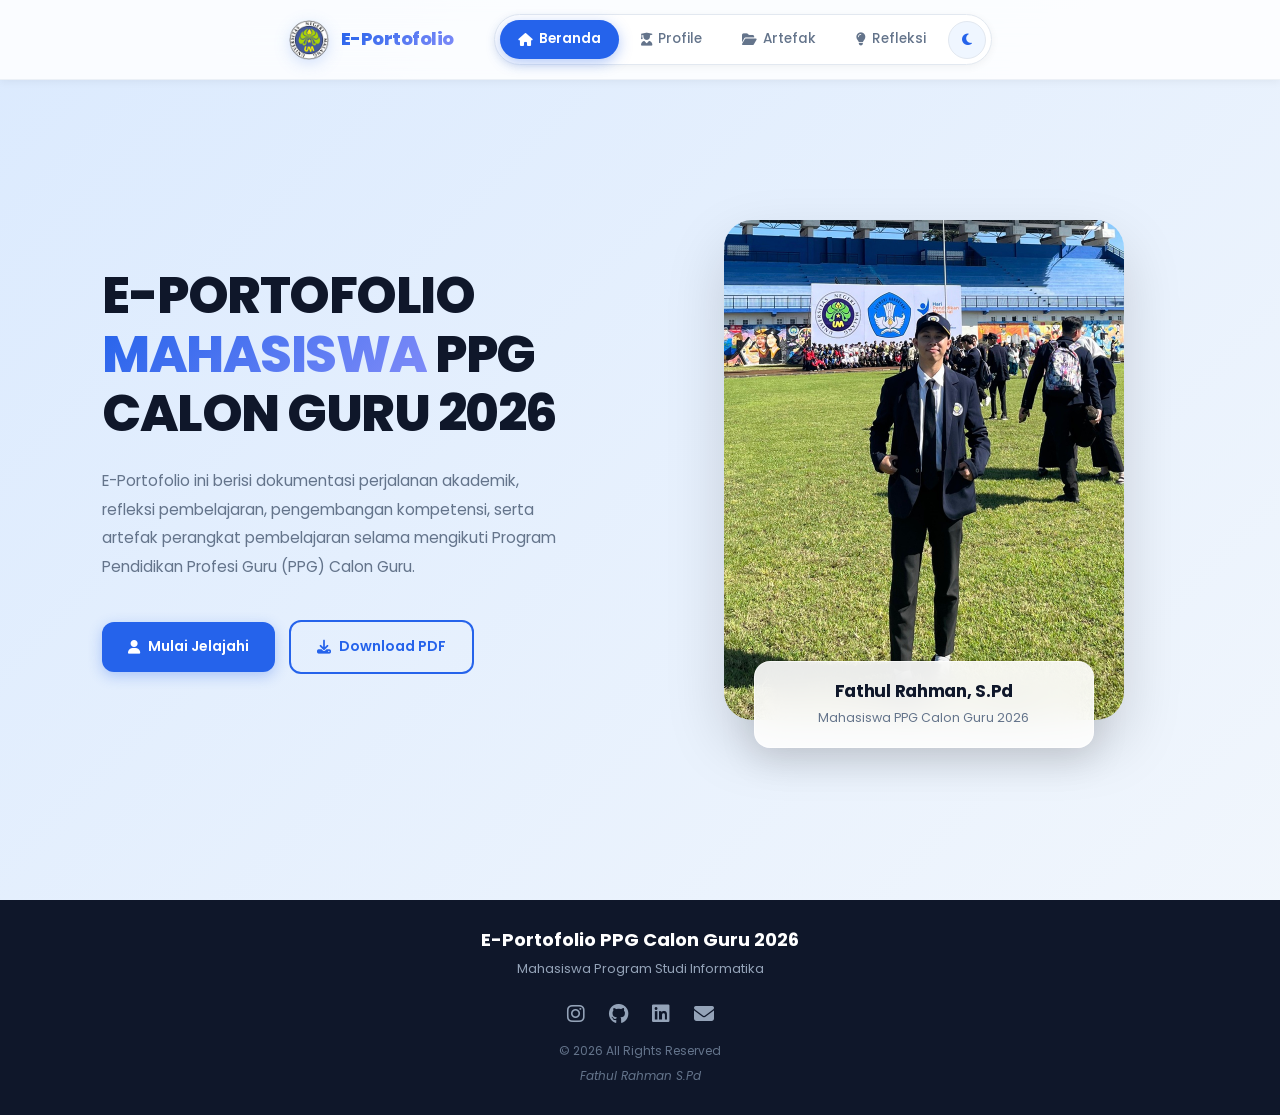
==== commit 69043519: "Update index.html" ====
--- a/e-porto/index.html
+++ b/e-porto/index.html
@@ -91,7 +91,7 @@
   </button>
   <footer data-aos="fade-up">
     <div class="footer-content">
-      <h3>E-Portfolio PPG Calon Guru 2026</h3>
+      <h3>E-Portofolio PPG Calon Guru 2026</h3>
       <p>Mahasiswa Program Studi Informatika</p>
 
       <div class="footer-social">
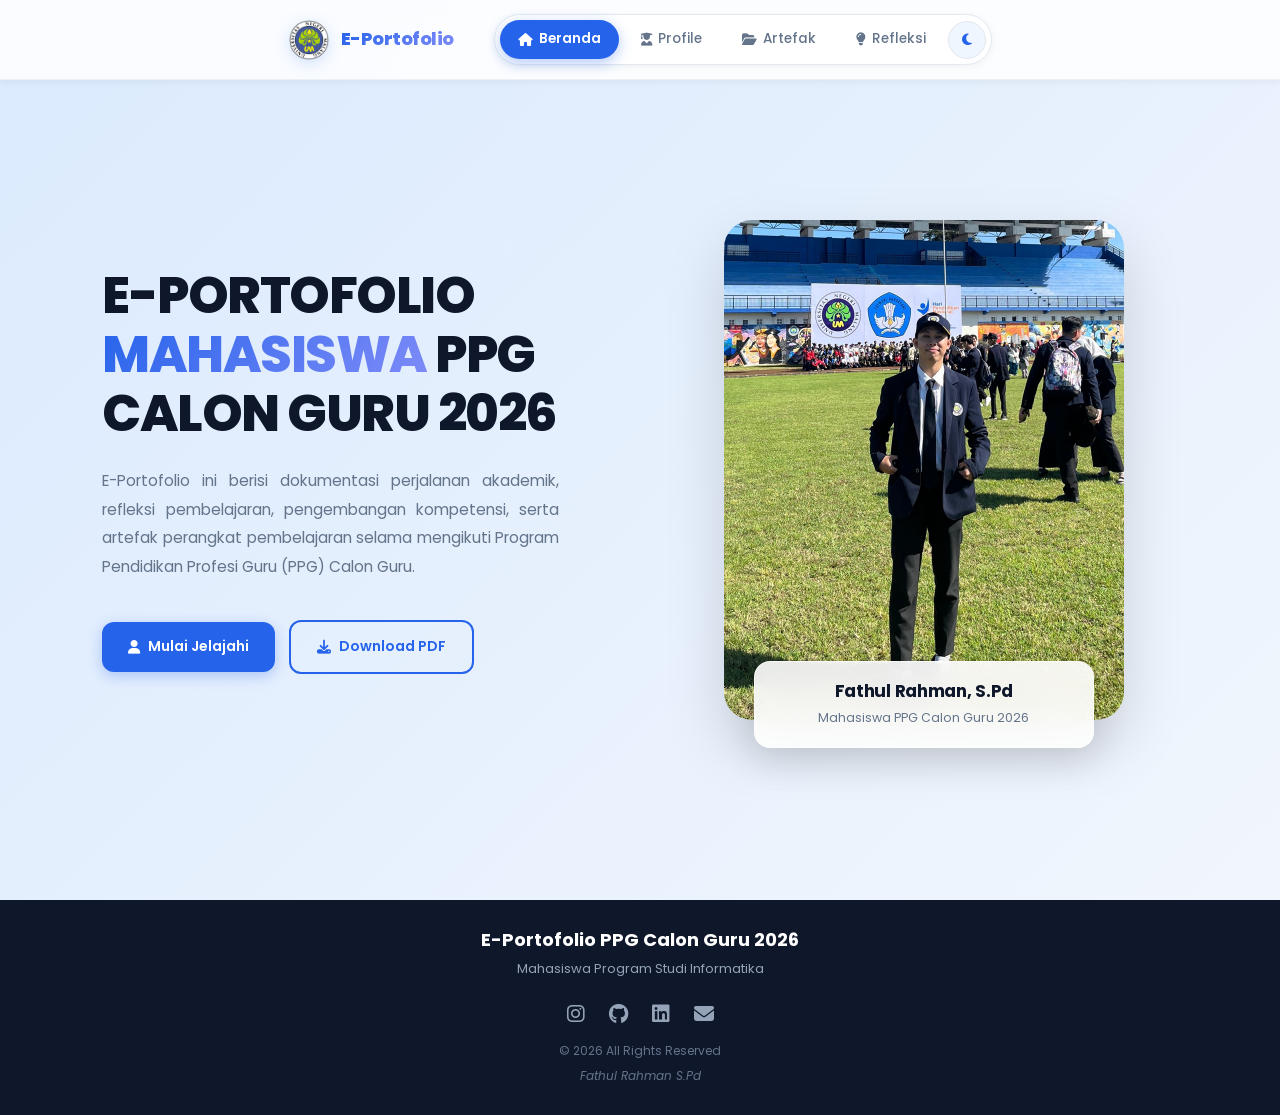
==== commit ec4f8218: "Update index.html" ====
--- a/e-porto/index.html
+++ b/e-porto/index.html
@@ -58,7 +58,7 @@
         E-PORTOFOLIO<br>
         <span>MAHASISWA</span> PPG CALON GURU 2026
       </h1>
-      <p>
+      <p style ="text-align: justify;">
         E-Portofolio ini berisi dokumentasi perjalanan akademik,
         refleksi pembelajaran, pengembangan kompetensi,
         serta artefak perangkat pembelajaran selama mengikuti
